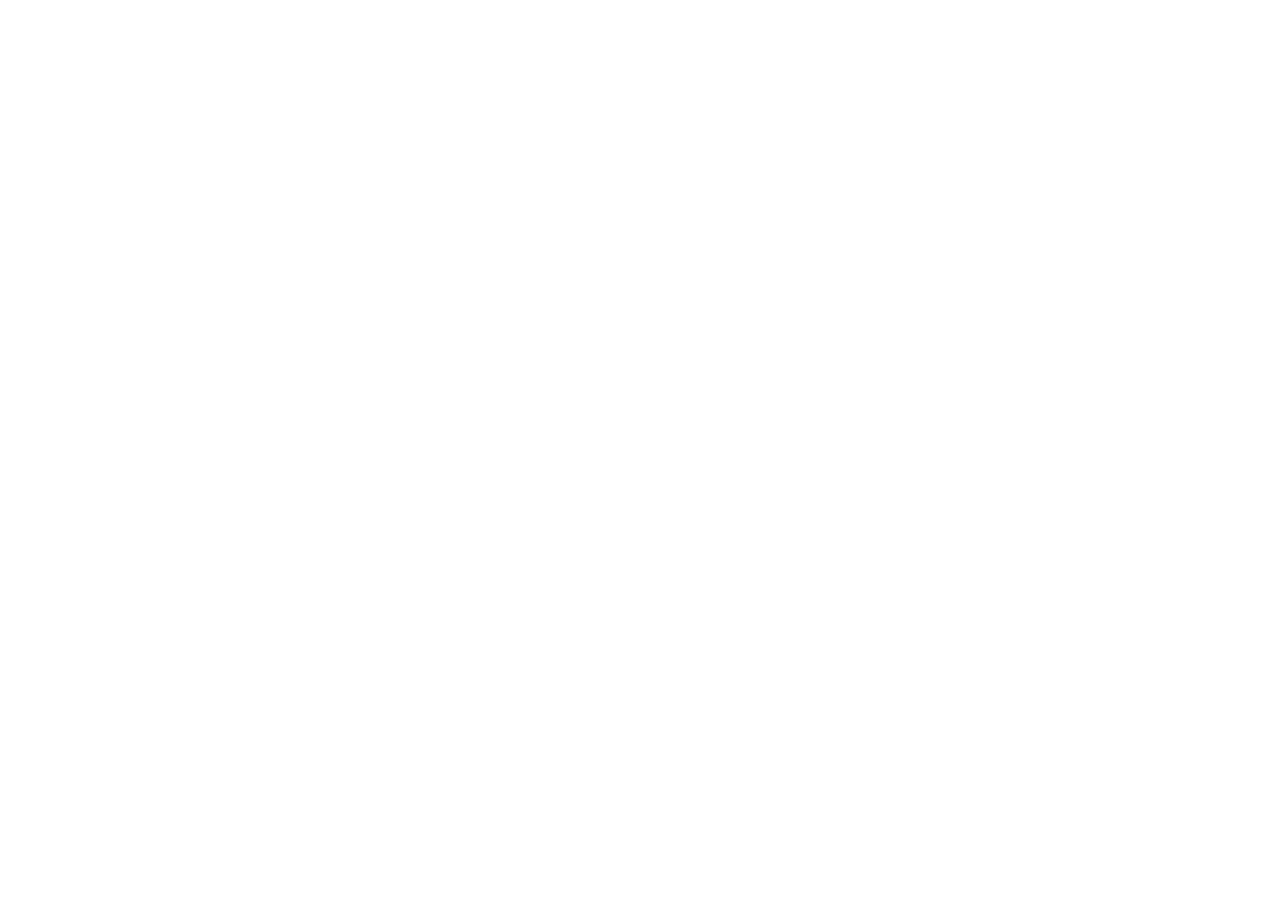
==== chuva.html @ 8db6cb1d "Criacao do Projeto" ====
<!DOCTYPE html>
<html lang="pt-BR">
<head>
    <meta charset="UTF-8">
    <meta name="viewport" content="width=device-width, initial-scale=1.0">
    <title>Ensolarado - CLima HTML CSS</title>
</head>
<body>
    <main>
        
    </main>
</body>
</html>
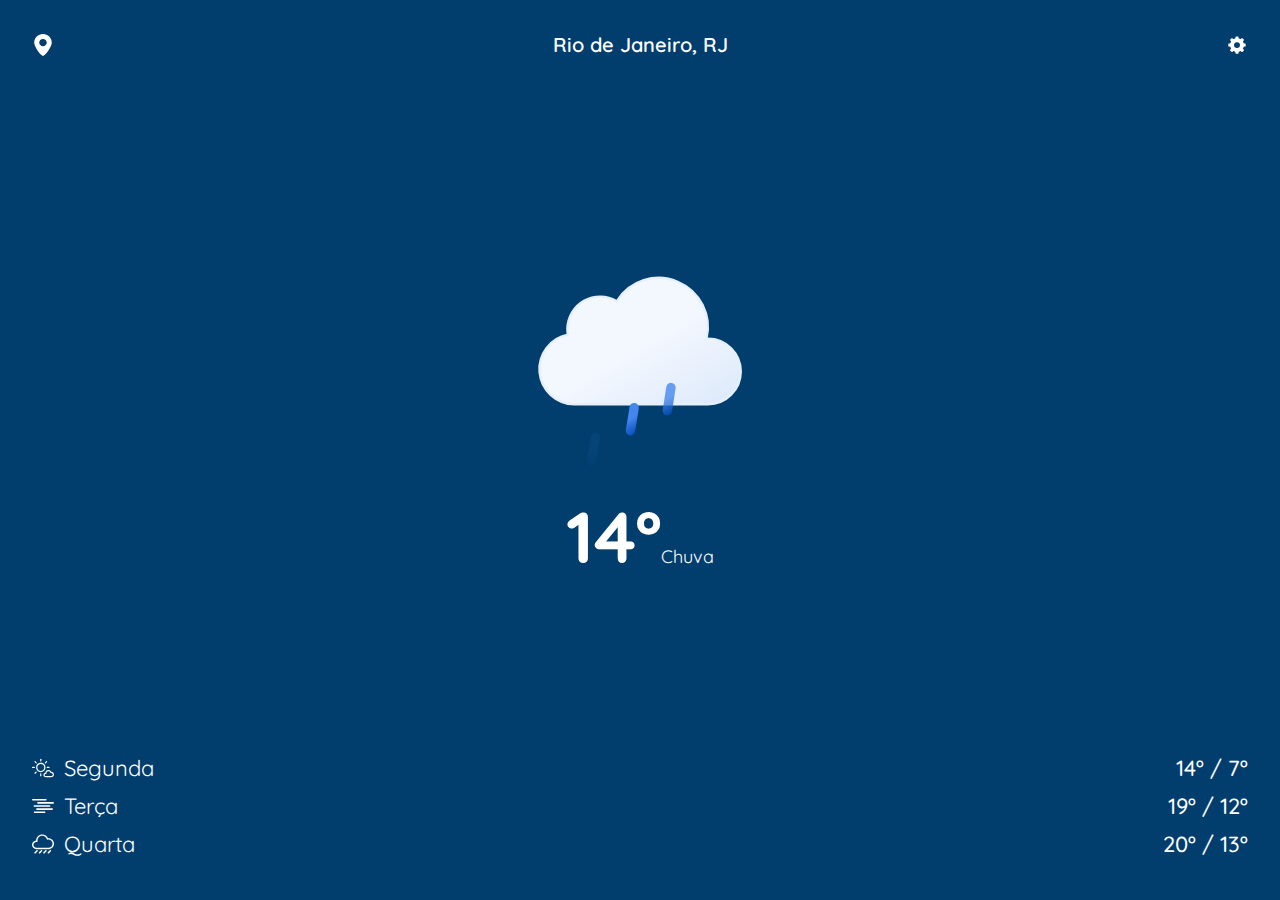
==== commit 38397b96: "Criacao da Tela Chuva" ====
--- a/chuva.html
+++ b/chuva.html
@@ -3,11 +3,37 @@
 <head>
     <meta charset="UTF-8">
     <meta name="viewport" content="width=device-width, initial-scale=1.0">
-    <title>Ensolarado - CLima HTML CSS</title>
+    <link rel="stylesheet" href="/css/style.css">
+    <title>Parcialmente nublado - CLima HTML CSS</title>
 </head>
-<body>
-    <main>
-        
-    </main>
+<body class="bg--chuva">
+    <section class="cabecalho">
+        <img class="cabecalho__icone" src="/imagens/icone-localizacao.svg" alt="">
+        <h1 class="cabecalho__titulo">Rio de Janeiro, RJ</h1>
+        <img class="cabecalho__icone" src="/imagens/icone-engrenagem.svg" alt="">
+    </section>
+    <section class="principal">
+        <img class="principal__imagem-condicao" src="/imagens/chuva.svg" alt="">
+        <p class="principal__temperatura">14º<span class="principal__condicao">Chuva</span></p>
+    </section>
+    <section class="previsoes">
+        <ul class="previsoes__lista">
+            <li class="previsoes__item">
+                <img class="previsoes__icone" src="/imagens/previsao-parcialmente-nublado.svg" alt="">
+                <p class="previsoes__dia">Segunda</p>
+                <p class="previsoes__minimo-maxima">14º / 7º</p>
+            </li>
+            <li class="previsoes__item">
+                <img class="previsoes__icone" src="/imagens/previsao-neblina.svg" alt="">
+                <p class="previsoes__dia">Terça</p>
+                <p class="previsoes__minimo-maxima">19º / 12º</p>
+            </li>
+            <li class="previsoes__item">
+                <img class="previsoes__icone" src="/imagens/previsao-chuva.svg" alt="">
+                <p class="previsoes__dia">Quarta</p>
+                <p class="previsoes__minimo-maxima">20º / 13º</p>
+            </li>
+        </ul>
+    </section>
 </body>
 </html>--- a/css/style.css
+++ b/css/style.css
@@ -0,0 +1,139 @@
+@import url("https://fonts.googleapis.com/css2?family=Quicksand:wght@300;400;500;700&display=swap");
+
+:root {
+  --bg-ensolarado: #01b8df;
+  --bg-parciamente-nublado: #ffa218;
+  --bg-neve: #6cb4d9;
+  --bg-chuva: #013e6e;
+  --bg-nublado: #19b38a;
+  --bg-tempestade: #796f9f;
+  --container-width: 86.5%;
+}
+
+* {
+  margin: 0;
+  padding: 0;
+  box-sizing: border-box;
+  color: #fff;
+  font-family: "Quicksand", sans-serif;
+}
+
+body {
+  height: 100vh;
+  display: flex;
+  flex-direction: column;
+  justify-content: space-between;
+}
+
+ul {
+  list-style: none;
+}
+
+.container {
+  width: var(--container-width);
+  margin-inline: auto;
+}
+
+.telas {
+  height: 100vh;
+  display: flex;
+  flex-direction: column;
+  align-items: center;
+  justify-content: center;
+  gap: 40px;
+}
+
+.telas * {
+  color: #333;
+}
+
+.telas__galeria {
+  display: flex;
+  justify-content: center;
+  flex-wrap: wrap;
+  gap: 40px;
+}
+
+.bg--ensolarado {
+  background-color: var(--bg-ensolarado);
+}
+
+.bg--parcialmente-nublado {
+  background-color: var(--bg-parciamente-nublado);
+}
+
+.bg--neve {
+  background-color: var(--bg-neve);
+}
+
+.bg--chuva {
+  background-color: var(--bg-chuva);
+}
+
+.cabecalho,
+.principal,
+.previsoes {
+  padding: 2em;
+  display: flex;
+  justify-content: center;
+  align-items: center;
+}
+
+.cabecalho {
+  justify-content: space-between;
+}
+
+.cabecalho__titulo {
+  font-size: 20px;
+  font-weight: 600;
+}
+
+.cabecalho__icone {
+  height: 22px;
+}
+
+.principal {
+  flex-direction: column;
+  align-items: center;
+}
+
+.principal__condicao {
+  font-size: 18px;
+  font-weight: 400;
+}
+
+.principal__imagem-condicao {
+  margin-top: -40px;
+  width: 300px;
+}
+
+.principal__temperatura {
+  font-size: 72px;
+  font-weight: 700;
+}
+
+.previsoes__lista {
+  width: 100%;
+}
+
+.previsoes__item {
+  margin-bottom: 10px;
+  display: flex;
+  justify-content: space-between;
+}
+
+.previsoes__icone {
+  width: 22px;
+  margin-right: 10px;
+}
+
+.previsoes__dia {
+  margin-right: auto;
+  font-weight: 400;
+  font-size: 22px;
+}
+
+.previsoes__minimo-maxima {
+  font-size: 22px;
+  font-weight: 500;
+}
